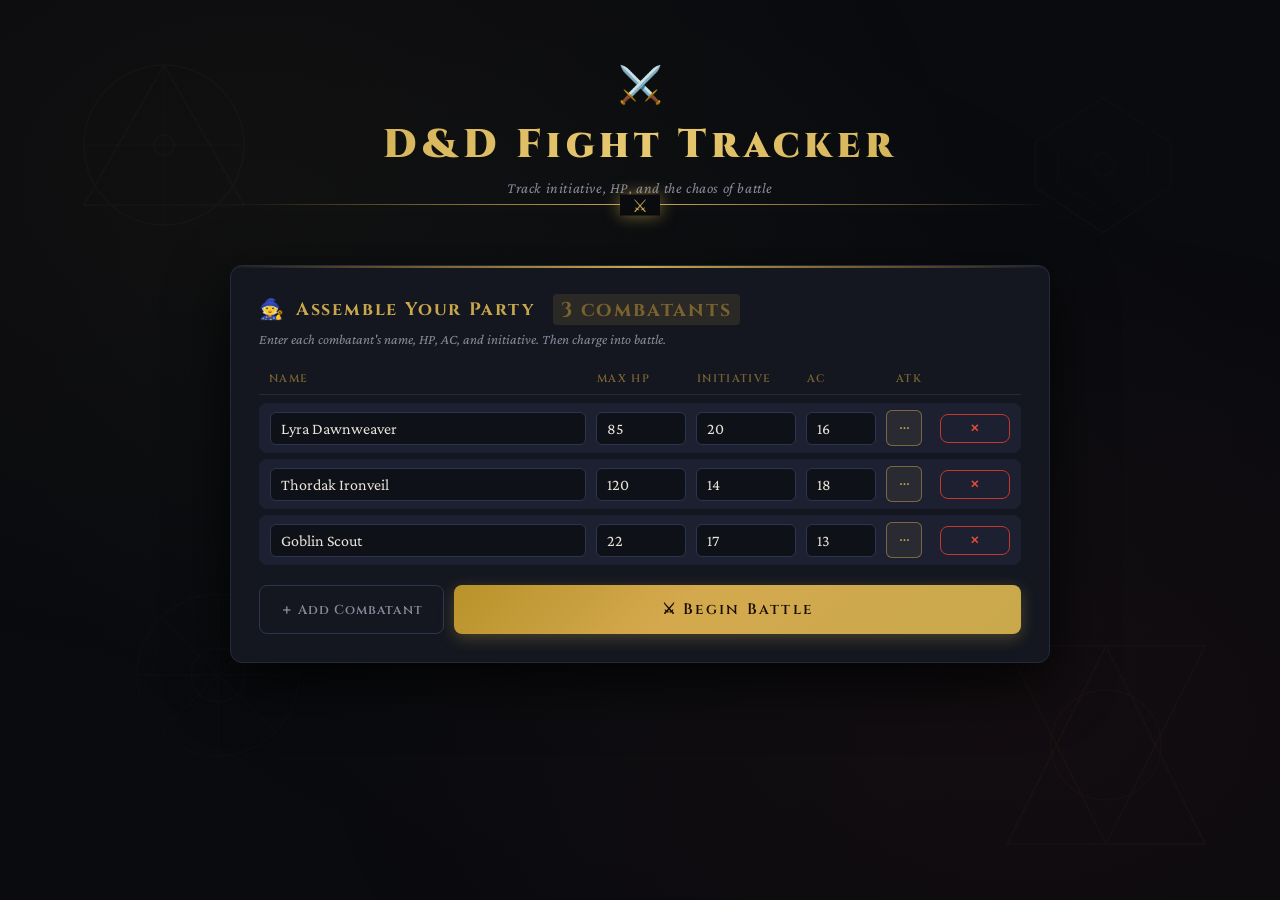
==== battle.html @ e9889ac0 "webpage structure" ====
<!DOCTYPE html>
<html lang="en">
<head>
<meta charset="UTF-8">
<meta name="viewport" content="width=device-width, initial-scale=1.0">
<title>D&D Fight Tracker — Battle</title>
<link rel="preconnect" href="https://fonts.googleapis.com">
<link href="https://fonts.googleapis.com/css2?family=Cinzel:wght@400;600;700;900&family=Crimson+Pro:ital,wght@0,300;0,400;0,600;1,300;1,400&display=swap" rel="stylesheet">
<link rel="stylesheet" href="css/common.css">
<link rel="stylesheet" href="css/battle.css">
</head>
<body>

<div class="rune-bg">
  <svg viewBox="0 0 200 200" xmlns="http://www.w3.org/2000/svg">
    <circle cx="100" cy="100" r="80" fill="none" stroke="#c9a84c" stroke-width="1.5"/>
    <polygon points="100,20 180,160 20,160" fill="none" stroke="#c9a84c" stroke-width="1.5"/>
    <circle cx="100" cy="100" r="10" fill="none" stroke="#c9a84c" stroke-width="1.5"/>
    <line x1="100" y1="20" x2="100" y2="180" stroke="#c9a84c" stroke-width="0.8"/>
    <line x1="20" y1="100" x2="180" y2="100" stroke="#c9a84c" stroke-width="0.8"/>
  </svg>
  <svg viewBox="0 0 200 200" xmlns="http://www.w3.org/2000/svg">
    <polygon points="100,10 190,70 190,130 100,190 10,130 10,70" fill="none" stroke="#c9a84c" stroke-width="1.5"/>
    <polygon points="100,40 160,78 160,122 100,160 40,122 40,78" fill="none" stroke="#c9a84c" stroke-width="1"/>
    <circle cx="100" cy="100" r="15" fill="none" stroke="#c9a84c" stroke-width="1.5"/>
  </svg>
  <svg viewBox="0 0 200 200" xmlns="http://www.w3.org/2000/svg">
    <circle cx="100" cy="100" r="90" fill="none" stroke="#c9a84c" stroke-width="1"/>
    <line x1="10" y1="100" x2="190" y2="100" stroke="#c9a84c" stroke-width="1"/>
    <line x1="100" y1="10" x2="100" y2="190" stroke="#c9a84c" stroke-width="1"/>
    <line x1="37" y1="37" x2="163" y2="163" stroke="#c9a84c" stroke-width="1"/>
    <line x1="163" y1="37" x2="37" y2="163" stroke="#c9a84c" stroke-width="1"/>
    <circle cx="100" cy="100" r="30" fill="none" stroke="#c9a84c" stroke-width="1"/>
  </svg>
  <svg viewBox="0 0 200 200" xmlns="http://www.w3.org/2000/svg">
    <polygon points="100,10 190,190 10,190" fill="none" stroke="#c9a84c" stroke-width="1.5"/>
    <polygon points="100,190 10,10 190,10" fill="none" stroke="#c9a84c" stroke-width="1.5"/>
    <circle cx="100" cy="100" r="50" fill="none" stroke="#c9a84c" stroke-width="1"/>
  </svg>
</div>

<div id="app">
  <header class="app-header">
    <span class="sigil">⚔️</span>
    <h1>D&D Fight Tracker</h1>
    <p>Battle in progress</p>
    <div class="divider"></div>
  </header>

  <div class="panel battle-panel">
    <div class="panel-title"><span>🎲</span> Battle in Progress</div>

    <div class="turn-bar" id="turn-bar">
      <div>
        <div class="turn-label">Current Turn</div>
        <div class="turn-name" id="turn-name">—</div>
      </div>
      <div class="turn-round" id="turn-round">Round 1</div>
    </div>

    <div class="init-hint">Initiative Order</div>
    <div class="initiative-track" id="initiative-track"></div>

    <div class="fight-calc-attack-row">
      <div id="hp-calc-section"></div>
      <div id="attack-panel-section"></div>
    </div>

    <div class="combat-log">
      <div class="log-title">📜 Combat Log</div>
      <div id="combat-log-entries"></div>
    </div>

    <div class="fight-actions">
      <button class="next-turn-btn" onclick="nextTurn()">
        ⏩ Next Turn
      </button>
      <button class="btn btn-ghost" onclick="endFight()">
        🏳 End Battle
      </button>
    </div>
  </div>
</div>

<div class="toast" id="toast"></div>

<script src="js/common.js"></script>
<script src="js/battle.js"></script>
</body>
</html>
---- css/common.css ----
/* --- DESIGN SYSTEM: Colors, Fonts, & Globals --- */
:root {
  --bg: #0a0b0f;
  --bg2: #0f1118;
  --surface: #141720;
  --surface2: #1c2030;
  --border: #252a3a;
  --border2: #2e3450;
  --gold: #c9a84c;
  --gold2: #e8c870;
  --gold-dim: #7a6230;
  --crimson: #c0392b;
  --crimson2: #e74c3c;
  --emerald: #1a6b4a;
  --emerald2: #27ae60;
  --text: #e8e4d8;
  --text-muted: #8a8a9a;
  --text-dim: #555570;
  --hp-bar: #27ae60;
  --hp-low: #f39c12;
  --hp-crit: #c0392b;
  --shadow: 0 20px 60px rgba(0,0,0,0.8);
  --glow-gold: 0 0 20px rgba(201,168,76,0.3);
  --glow-crimson: 0 0 20px rgba(192,57,43,0.4);
}

* { box-sizing: border-box; margin: 0; padding: 0; }

body {
  background: var(--bg);
  color: var(--text);
  font-family: 'Crimson Pro', Georgia, serif;
  font-size: 17px;
  min-height: 100vh;
  overflow-x: hidden;
}

body::before {
  content: '';
  position: fixed; inset: 0;
  background:
    radial-gradient(ellipse at 20% 20%, rgba(201,168,76,0.04) 0%, transparent 50%),
    radial-gradient(ellipse at 80% 80%, rgba(192,57,43,0.05) 0%, transparent 50%),
    radial-gradient(ellipse at 50% 50%, rgba(26,107,74,0.03) 0%, transparent 70%);
  pointer-events: none;
  z-index: 0;
}

.rune-bg {
  position: fixed; inset: 0;
  pointer-events: none;
  z-index: 0;
  overflow: hidden;
}

.rune-bg svg {
  position: absolute;
  opacity: 0.03;
  animation: runeFloat 20s ease-in-out infinite;
}

.rune-bg svg:nth-child(1) { top: 5%; left: 5%; width: 200px; animation-delay: 0s; }
.rune-bg svg:nth-child(2) { top: 10%; right: 8%; width: 150px; animation-delay: -7s; }
.rune-bg svg:nth-child(3) { bottom: 15%; left: 10%; width: 180px; animation-delay: -14s; }
.rune-bg svg:nth-child(4) { bottom: 5%; right: 5%; width: 220px; animation-delay: -3s; }

@keyframes runeFloat {
  0%, 100% { transform: translateY(0) rotate(0deg); opacity: 0.03; }
  50% { transform: translateY(-20px) rotate(5deg); opacity: 0.06; }
}

#app {
  position: relative;
  z-index: 1;
  max-width: 860px;
  margin: 0 auto;
  padding: 24px 20px 60px;
  min-height: 100vh;
}

.app-header {
  text-align: center;
  padding: 40px 0 32px;
  animation: fadeDown 0.6s ease both;
}

.app-header .sigil {
  font-size: 36px;
  margin-bottom: 12px;
  display: block;
  animation: sigil-pulse 3s ease-in-out infinite;
}

@keyframes sigil-pulse {
  0%, 100% { filter: drop-shadow(0 0 6px rgba(201,168,76,0.5)); }
  50% { filter: drop-shadow(0 0 18px rgba(201,168,76,0.9)); }
}

.app-header h1 {
  font-family: 'Cinzel', serif;
  font-size: clamp(24px, 5vw, 40px);
  font-weight: 900;
  letter-spacing: 0.12em;
  background: linear-gradient(135deg, var(--gold) 0%, var(--gold2) 50%, var(--gold) 100%);
  -webkit-background-clip: text;
  -webkit-text-fill-color: transparent;
  background-clip: text;
  text-shadow: none;
  margin-bottom: 8px;
}

.app-header p {
  color: var(--text-muted);
  font-style: italic;
  font-size: 15px;
  letter-spacing: 0.04em;
}

.divider {
  width: 100%;
  height: 1px;
  background: linear-gradient(90deg, transparent, var(--gold-dim), var(--gold), var(--gold-dim), transparent);
  margin: 8px 0 28px;
  position: relative;
}

.divider::after {
  content: '⚔';
  position: absolute;
  left: 50%;
  top: 50%;
  transform: translate(-50%, -50%);
  font-size: 18px;
  background: var(--bg);
  padding: 0 12px;
  color: var(--gold);
  filter: drop-shadow(0 0 8px rgba(201,168,76,0.6));
}

.panel {
  background: var(--surface);
  border: 1px solid var(--border);
  border-radius: 12px;
  padding: 28px;
  box-shadow: var(--shadow), inset 0 1px 0 rgba(255,255,255,0.04);
  position: relative;
  overflow: hidden;
}

.panel::before {
  content: '';
  position: absolute; top: 0; left: 0; right: 0;
  height: 2px;
  background: linear-gradient(90deg, transparent, var(--gold-dim), var(--gold), var(--gold-dim), transparent);
}

.panel-title {
  font-family: 'Cinzel', serif;
  font-size: 18px;
  font-weight: 700;
  color: var(--gold);
  letter-spacing: 0.1em;
  margin-bottom: 6px;
  display: flex;
  align-items: center;
  gap: 10px;
}

.panel-title span { font-size: 20px; }

.panel-sub {
  color: var(--text-muted);
  font-size: 14px;
  font-style: italic;
  margin-bottom: 24px;
}

@keyframes fadeDown {
  from { opacity: 0; transform: translateY(-20px); }
  to { opacity: 1; transform: translateY(0); }
}

@keyframes viewIn {
  from { opacity: 0; transform: translateY(16px) scale(0.98); }
  to { opacity: 1; transform: translateY(0) scale(1); }
}

input[type="text"], input[type="number"] {
  background: var(--bg2);
  border: 1px solid var(--border2);
  border-radius: 6px;
  color: var(--text);
  font-family: 'Crimson Pro', serif;
  font-size: 16px;
  padding: 7px 10px;
  width: 100%;
  transition: border-color 0.2s, box-shadow 0.2s, background 0.2s;
  outline: none;
}

input[type="text"]::placeholder, input[type="number"]::placeholder {
  color: var(--text-dim);
  font-style: italic;
}

input:focus {
  border-color: var(--gold-dim);
  box-shadow: 0 0 0 2px rgba(201,168,76,0.15);
  background: var(--surface);
}

input[type="number"] { -moz-appearance: textfield; appearance: textfield; }
input[type="number"]::-webkit-inner-spin-button,
input[type="number"]::-webkit-outer-spin-button { -webkit-appearance: none; }

.btn {
  font-family: 'Cinzel', serif;
  font-size: 13px;
  font-weight: 600;
  letter-spacing: 0.08em;
  border: none;
  border-radius: 8px;
  padding: 10px 20px;
  cursor: pointer;
  transition: transform 0.15s, box-shadow 0.15s, filter 0.15s;
  position: relative;
  overflow: hidden;
  white-space: nowrap;
}

.btn::after {
  content: '';
  position: absolute; inset: 0;
  background: rgba(255,255,255,0);
  transition: background 0.15s;
}

.btn:hover::after { background: rgba(255,255,255,0.06); }
.btn:active { transform: scale(0.97); }

.btn-gold {
  background: linear-gradient(135deg, #b8922a 0%, #d4a94e 40%, #c9a84c 100%);
  color: #1a0f00;
  box-shadow: 0 4px 16px rgba(201,168,76,0.3);
}

.btn-gold:hover {
  box-shadow: 0 6px 24px rgba(201,168,76,0.5);
  transform: translateY(-1px);
}

.btn-ghost {
  background: transparent;
  color: var(--text-muted);
  border: 1px solid var(--border2);
}

.btn-ghost:hover {
  color: var(--text);
  border-color: var(--gold-dim);
}

.btn-crimson {
  background: transparent;
  color: var(--crimson2);
  border: 1px solid var(--crimson);
  font-size: 12px;
  padding: 7px 14px;
}

.btn-crimson:hover {
  background: rgba(192,57,43,0.12);
  box-shadow: 0 0 12px rgba(192,57,43,0.2);
}

.btn-sm {
  font-size: 11px;
  padding: 6px 12px;
  letter-spacing: 0.06em;
}

.btn-wide {
  width: 100%;
  text-align: center;
  padding: 14px;
  font-size: 15px;
  letter-spacing: 0.15em;
}

.btn-row {
  display: flex;
  gap: 10px;
  margin-top: 20px;
  flex-wrap: wrap;
}

.char-count-badge {
  font-family: 'Cinzel', serif;
  font-size: 11px;
  background: rgba(201,168,76,0.12);
  color: var(--gold-dim);
  border-radius: 4px;
  padding: 2px 8px;
  margin-left: 8px;
  vertical-align: middle;
}

.toast {
  position: fixed;
  bottom: 30px;
  left: 50%;
  transform: translateX(-50%) translateY(80px);
  background: var(--surface2);
  border: 1px solid var(--border2);
  border-radius: 8px;
  padding: 10px 24px;
  font-family: 'Crimson Pro', serif;
  font-size: 15px;
  color: var(--text);
  z-index: 999;
  transition: transform 0.4s cubic-bezier(0.22,1,0.36,1), opacity 0.4s;
  opacity: 0;
  pointer-events: none;
  box-shadow: 0 10px 40px rgba(0,0,0,0.6);
}

.toast.show {
  transform: translateX(-50%) translateY(0);
  opacity: 1;
}

.toast.error { border-color: var(--crimson); color: var(--crimson2); }
.toast.success { border-color: var(--gold-dim); color: var(--gold); }
---- css/battle.css ----
.battle-panel {
  background: #1a1f2f;
  border-color: #3a4260;
  box-shadow: 0 20px 60px rgba(0,0,0,0.72), inset 0 1px 0 rgba(255,255,255,0.07);
}

.init-hint {
  font-family: 'Cinzel', serif;
  font-size: 11px;
  color: var(--text-dim);
  letter-spacing: 0.1em;
  text-transform: uppercase;
  margin-bottom: 8px;
}

.initiative-track {
  display: flex;
  gap: 10px;
  overflow-x: auto;
  padding: 6px 2px 14px;
  scrollbar-width: thin;
  scrollbar-color: var(--border2) transparent;
}

.init-card {
  flex-shrink: 0;
  background: #22283a;
  border: 2px solid #455074;
  border-radius: 10px;
  padding: 12px 16px;
  cursor: pointer;
  transition: all 0.25s cubic-bezier(0.22, 1, 0.36, 1);
  text-align: center;
  min-width: 100px;
  position: relative;
  overflow: hidden;
  animation: cardSlideIn 0.4s cubic-bezier(0.22, 1, 0.36, 1) both;
}

.init-card:nth-child(1) { animation-delay: 0s; }
.init-card:nth-child(2) { animation-delay: 0.06s; }
.init-card:nth-child(3) { animation-delay: 0.12s; }
.init-card:nth-child(4) { animation-delay: 0.18s; }
.init-card:nth-child(5) { animation-delay: 0.24s; }
.init-card:nth-child(6) { animation-delay: 0.30s; }
.init-card:nth-child(7) { animation-delay: 0.36s; }

@keyframes cardSlideIn {
  from { opacity: 0; transform: translateY(20px) scale(0.9); }
  to { opacity: 1; transform: translateY(0) scale(1); }
}

.init-card::before {
  content: '';
  position: absolute; inset: 0;
  background: linear-gradient(135deg, rgba(201,168,76,0) 0%, rgba(201,168,76,0) 100%);
  transition: background 0.25s;
}

.init-card:hover {
  border-color: var(--gold-dim);
  transform: translateY(-3px);
  box-shadow: 0 8px 24px rgba(0,0,0,0.4), 0 0 0 1px var(--gold-dim);
}

.init-card.selected {
  border-color: var(--gold);
  background: linear-gradient(135deg, rgba(232,200,112,0.18) 0%, rgba(232,200,112,0.08) 100%);
  box-shadow: 0 0 26px rgba(232,200,112,0.32), 0 8px 30px rgba(0,0,0,0.45);
}

.init-card.dead {
  opacity: 0.4;
  filter: grayscale(0.8);
  border-style: dashed;
}

.init-card.dead .card-name { text-decoration: line-through; }

.init-badge {
  display: inline-block;
  font-family: 'Cinzel', serif;
  font-size: 11px;
  font-weight: 600;
  padding: 2px 8px;
  border-radius: 10px;
  margin-bottom: 8px;
  background: rgba(201,168,76,0.12);
  color: var(--gold-dim);
  letter-spacing: 0.08em;
}

.init-card.selected .init-badge {
  background: rgba(201,168,76,0.25);
  color: var(--gold);
}

.init-card.first-init .init-badge {
  background: rgba(201,168,76,0.3);
  color: var(--gold2);
  animation: badge-pulse 2s ease-in-out infinite;
}

@keyframes badge-pulse {
  0%, 100% { box-shadow: 0 0 0 0 rgba(201,168,76,0.4); }
  50% { box-shadow: 0 0 0 4px rgba(201,168,76,0); }
}

.card-name {
  font-family: 'Cinzel', serif;
  font-size: 13px;
  font-weight: 700;
  color: #f0ebdd;
  letter-spacing: 0.04em;
  margin-bottom: 10px;
  word-break: break-word;
}

.hp-mini-bar {
  height: 4px;
  background: var(--bg);
  border-radius: 3px;
  overflow: hidden;
  margin-top: 4px;
  position: relative;
}

.hp-mini-base {
  height: 100%;
  border-radius: 3px;
  transition: width 0.5s cubic-bezier(0.22, 1, 0.36, 1), background-color 0.5s;
}

.hp-mini-temp {
  position: absolute;
  top: 0;
  height: 100%;
  pointer-events: none;
  background: linear-gradient(90deg, rgba(100, 185, 220, 0.92), rgba(126, 200, 227, 0.98));
  box-shadow: 0 0 8px rgba(126, 200, 227, 0.35);
  transition: left 0.5s cubic-bezier(0.22, 1, 0.36, 1), width 0.5s cubic-bezier(0.22, 1, 0.36, 1);
}

.hp-mini-text {
  font-size: 12px;
  color: #b8bfd6;
  margin-top: 4px;
}

.hp-mini-text b { color: #f0ebdd; }

.hp-mini-ac {
  margin-top: 3px;
  font-family: 'Cinzel', serif;
  font-size: 10px;
  color: #b8bfd6;
  letter-spacing: 0.08em;
}

.turn-bar {
  display: flex;
  align-items: center;
  gap: 12px;
  background: #22283a;
  border: 1px solid #455074;
  border-radius: 10px;
  padding: 10px 16px;
  margin-bottom: 20px;
}

.turn-label {
  font-family: 'Cinzel', serif;
  font-size: 11px;
  font-weight: 600;
  color: #b8bfd6;
  text-transform: uppercase;
  letter-spacing: 0.12em;
}

.turn-name {
  font-family: 'Cinzel', serif;
  font-size: 15px;
  font-weight: 700;
  color: var(--gold2);
  text-shadow: 0 0 12px rgba(232,200,112,0.5);
}

.turn-round {
  margin-left: auto;
  font-family: 'Cinzel', serif;
  font-size: 12px;
  color: var(--text-dim);
  letter-spacing: 0.08em;
}

.fight-calc-attack-row {
  display: flex;
  gap: 16px;
  align-items: stretch;
  margin-top: 20px;
  flex-wrap: wrap;
}

.fight-calc-attack-row #hp-calc-section,
.fight-calc-attack-row #attack-panel-section {
  display: flex;
  flex-direction: column;
  min-width: 0;
}

.fight-calc-attack-row #hp-calc-section { flex: 1 1 340px; }
.fight-calc-attack-row #attack-panel-section { flex: 0 1 340px; max-width: 420px; }

.fight-calc-attack-row #hp-calc-section:empty,
.fight-calc-attack-row #attack-panel-section:empty { display: none; }

.fight-calc-attack-row .hp-calc-panel,
.fight-calc-attack-row .attack-panel {
  margin-top: 0;
  flex: 1;
  min-height: 100%;
}

.hp-calc-panel {
  background: #22283a;
  border: 1px solid #455074;
  border-radius: 10px;
  padding: 20px;
  margin-top: 20px;
  position: relative;
  overflow: hidden;
  animation: panelExpand 0.4s cubic-bezier(0.22, 1, 0.36, 1) both;
}

@keyframes panelExpand {
  from { opacity: 0; transform: scaleY(0.92); transform-origin: top; }
  to { opacity: 1; transform: scaleY(1); }
}

.hp-calc-panel::before {
  content: '';
  position: absolute; top: 0; left: 0; right: 0; height: 2px;
  background: linear-gradient(90deg, transparent, var(--crimson), transparent);
}

.hp-calc-header {
  font-family: 'Cinzel', serif;
  font-size: 14px;
  font-weight: 700;
  color: var(--gold);
  margin-bottom: 16px;
  display: flex;
  align-items: center;
  gap: 8px;
}

.selected-char-name {
  color: var(--gold2);
  font-style: italic;
}

.hp-display-row {
  display: grid;
  grid-template-columns: 1fr 1fr 1fr;
  gap: 12px;
  margin-bottom: 20px;
}

.hp-stat {
  background: var(--bg2);
  border: 1px solid var(--border);
  border-radius: 8px;
  padding: 12px;
  text-align: center;
}

.hp-stat-label {
  font-family: 'Cinzel', serif;
  font-size: 10px;
  font-weight: 600;
  color: var(--text-dim);
  text-transform: uppercase;
  letter-spacing: 0.1em;
  margin-bottom: 6px;
}

.hp-stat-value {
  font-family: 'Cinzel', serif;
  font-size: 22px;
  font-weight: 700;
  transition: color 0.4s, text-shadow 0.4s;
}

.hp-stat-value.full { color: var(--emerald2); text-shadow: 0 0 12px rgba(39,174,96,0.4); }
.hp-stat-value.mid { color: var(--hp-low); text-shadow: 0 0 12px rgba(243,156,18,0.4); }
.hp-stat-value.low { color: var(--crimson2); text-shadow: 0 0 12px rgba(231,76,60,0.4); }
.hp-stat-value.dead { color: var(--text-dim); text-shadow: none; }
.hp-stat-value.time { color: #7ec8e3; text-shadow: 0 0 12px rgba(126,200,227,0.4); }

.hp-bar-full {
  height: 12px;
  background: var(--bg);
  border-radius: 6px;
  overflow: hidden;
  margin: 0 0 20px;
  border: 1px solid var(--border);
  position: relative;
}

.hp-bar-full-fill {
  height: 100%;
  border-radius: 6px;
  transition: width 0.6s cubic-bezier(0.22, 1, 0.36, 1), background 0.5s;
  position: relative;
  overflow: hidden;
}

.hp-bar-full-fill::after {
  content: '';
  position: absolute; top: 0; left: -100%;
  width: 60%;
  height: 100%;
  background: linear-gradient(90deg, transparent, rgba(255,255,255,0.3), transparent);
  animation: shimmer 2s linear infinite;
}

@keyframes shimmer {
  from { left: -60%; }
  to { left: 140%; }
}

.hp-time-fill {
  height: 100%;
  background: rgba(126,200,227,0.4);
  position: absolute; top: 0;
  transition: width 0.6s cubic-bezier(0.22, 1, 0.36, 1);
  border-radius: 0 6px 6px 0;
}

.calc-input-row {
  display: flex;
  gap: 10px;
  align-items: center;
  margin-bottom: 14px;
}

.calc-input-row label {
  font-family: 'Cinzel', serif;
  font-size: 12px;
  color: var(--text-muted);
  letter-spacing: 0.06em;
  white-space: nowrap;
}

.calc-input-row input {
  max-width: 120px;
  text-align: center;
  font-size: 20px;
  font-weight: 300;
}

.calc-actions {
  display: grid;
  grid-template-columns: 1fr 1fr 1fr;
  gap: 10px;
}

.calc-action-btn {
  font-family: 'Cinzel', serif;
  font-size: 12px;
  font-weight: 600;
  letter-spacing: 0.06em;
  border-radius: 8px;
  padding: 12px 8px;
  cursor: pointer;
  transition: all 0.2s;
  border: 2px solid;
  text-align: center;
  position: relative;
  overflow: hidden;
}

.calc-action-btn::after {
  content: '';
  position: absolute; inset: 0;
  background: rgba(255,255,255,0);
  transition: background 0.15s;
}

.calc-action-btn:hover::after { background: rgba(255,255,255,0.06); }
.calc-action-btn:active { transform: scale(0.96); }

.btn-damage {
  background: rgba(192,57,43,0.12);
  border-color: var(--crimson);
  color: var(--crimson2);
}

.btn-damage:hover {
  background: rgba(192,57,43,0.22);
  box-shadow: 0 0 16px rgba(192,57,43,0.3);
}

.btn-heal {
  background: rgba(39,174,96,0.10);
  border-color: var(--emerald2);
  color: var(--emerald2);
}

.btn-heal:hover {
  background: rgba(39,174,96,0.2);
  box-shadow: 0 0 16px rgba(39,174,96,0.3);
}

.btn-timehp {
  background: rgba(126,200,227,0.08);
  border-color: rgba(126,200,227,0.5);
  color: #7ec8e3;
}

.btn-timehp:hover {
  background: rgba(126,200,227,0.15);
  box-shadow: 0 0 16px rgba(126,200,227,0.2);
}

.calc-action-btn .btn-icon { font-size: 16px; display: block; margin-bottom: 2px; }

@keyframes damageFlash {
  0% { background: rgba(192,57,43,0.0); }
  30% { background: rgba(192,57,43,0.15); }
  100% { background: rgba(192,57,43,0.0); }
}

@keyframes healFlash {
  0% { background: rgba(39,174,96,0.0); }
  30% { background: rgba(39,174,96,0.15); }
  100% { background: rgba(39,174,96,0.0); }
}

.flash-damage { animation: damageFlash 0.5s ease; }
.flash-heal { animation: healFlash 0.5s ease; }

.float-number {
  position: absolute;
  font-family: 'Cinzel', serif;
  font-weight: 700;
  font-size: 18px;
  pointer-events: none;
  z-index: 100;
  animation: floatUp 1.2s ease forwards;
}

@keyframes floatUp {
  0% { opacity: 1; transform: translateY(0) scale(1.2); }
  100% { opacity: 0; transform: translateY(-50px) scale(0.8); }
}

.attack-panel {
  background: #22283a;
  border: 1px solid #455074;
  border-radius: 10px;
  padding: 18px 20px;
  margin-top: 16px;
  position: relative;
  overflow: hidden;
  animation: panelExpand 0.35s cubic-bezier(0.22,1,0.36,1) both;
}

.attack-panel::before {
  content: '';
  position: absolute; top: 0; left: 0; right: 0; height: 2px;
  background: linear-gradient(90deg, transparent, var(--gold-dim), transparent);
}

.attack-panel-title {
  font-family: 'Cinzel', serif;
  font-size: 13px;
  font-weight: 700;
  color: var(--gold);
  margin-bottom: 14px;
  letter-spacing: 0.08em;
}

.attack-btn-list {
  display: flex;
  flex-wrap: wrap;
  gap: 10px;
}

.attack-use-btn {
  background: rgba(201,168,76,0.07);
  border: 1px solid var(--gold-dim);
  border-radius: 8px;
  color: var(--gold);
  font-family: 'Cinzel', serif;
  font-size: 12px;
  font-weight: 600;
  letter-spacing: 0.06em;
  padding: 10px 16px;
  cursor: pointer;
  transition: all 0.2s;
  display: flex;
  flex-direction: column;
  align-items: center;
  gap: 3px;
  min-width: 100px;
}

.attack-use-btn:hover {
  background: rgba(201,168,76,0.15);
  box-shadow: 0 0 14px rgba(201,168,76,0.25);
  transform: translateY(-1px);
}

.attack-use-btn:active { transform: scale(0.97); }

.attack-use-btn .attack-dice-label {
  font-size: 16px;
  color: var(--gold2);
}

.roll-result {
  display: flex;
  align-items: center;
  gap: 14px;
  margin-top: 14px;
  background: rgba(201,168,76,0.06);
  border: 1px solid rgba(201,168,76,0.2);
  border-radius: 8px;
  padding: 12px 16px;
  animation: viewIn 0.4s cubic-bezier(0.22,1,0.36,1) both;
}

.roll-total {
  font-family: 'Cinzel', serif;
  font-size: 36px;
  font-weight: 900;
  color: var(--gold2);
  text-shadow: 0 0 20px rgba(232,200,112,0.5);
  line-height: 1;
  min-width: 60px;
  text-align: center;
  animation: rollPop 0.5s cubic-bezier(0.22,1,0.36,1) both;
}

@keyframes rollPop {
  0% { transform: scale(0.6); opacity: 0; }
  60% { transform: scale(1.1); }
  100% { transform: scale(1); opacity: 1; }
}

.roll-breakdown {
  font-family: 'Crimson Pro', serif;
  font-size: 14px;
  color: var(--text-muted);
  font-style: italic;
  line-height: 1.6;
}

.roll-breakdown strong { color: var(--text); font-style: normal; }

.combat-log {
  background: #22283a;
  border: 1px solid #455074;
  border-radius: 8px;
  padding: 12px 16px;
  max-height: 160px;
  overflow-y: auto;
  scrollbar-width: thin;
  scrollbar-color: var(--border2) transparent;
  margin-top: 20px;
  font-size: 13px;
  font-style: italic;
}

.log-title {
  font-family: 'Cinzel', serif;
  font-size: 11px;
  font-weight: 600;
  color: #b8bfd6;
  text-transform: uppercase;
  letter-spacing: 0.12em;
  margin-bottom: 8px;
  font-style: normal;
}

.log-entry {
  color: var(--text-muted);
  padding: 3px 0;
  border-bottom: 1px solid rgba(255,255,255,0.03);
  animation: logAppear 0.3s ease both;
}

@keyframes logAppear {
  from { opacity: 0; transform: translateX(-8px); }
  to { opacity: 1; transform: translateX(0); }
}

.log-entry:last-child { border-bottom: none; }
.log-entry .log-dmg { color: var(--crimson2); font-weight: 600; font-style: normal; }
.log-entry .log-heal { color: var(--emerald2); font-weight: 600; font-style: normal; }
.log-entry .log-timehp { color: #7ec8e3; font-weight: 600; font-style: normal; }
.log-entry .log-name { color: var(--text); font-style: normal; }
.log-entry .log-round { color: var(--gold-dim); font-style: normal; }

.fight-actions {
  display: flex;
  gap: 12px;
  align-items: center;
  justify-content: space-between;
  flex-wrap: wrap;
  margin-top: 20px;
  padding-top: 20px;
  border-top: 1px solid var(--border);
}

.next-turn-btn {
  background: linear-gradient(135deg, rgba(201,168,76,0.08), rgba(201,168,76,0.04));
  border: 1px solid var(--gold-dim);
  border-radius: 10px;
  padding: 12px 24px;
  color: var(--gold);
  font-family: 'Cinzel', serif;
  font-size: 13px;
  font-weight: 600;
  letter-spacing: 0.1em;
  cursor: pointer;
  transition: all 0.25s;
  display: flex;
  align-items: center;
  gap: 8px;
}

.next-turn-btn:hover {
  background: rgba(201,168,76,0.12);
  box-shadow: var(--glow-gold);
  transform: translateY(-1px);
}

.next-turn-btn:active { transform: scale(0.97); }

@media (max-width: 720px) {
  .fight-calc-attack-row { flex-direction: column; }
  .fight-calc-attack-row #attack-panel-section {
    flex: 1 1 auto;
    max-width: none;
  }
}
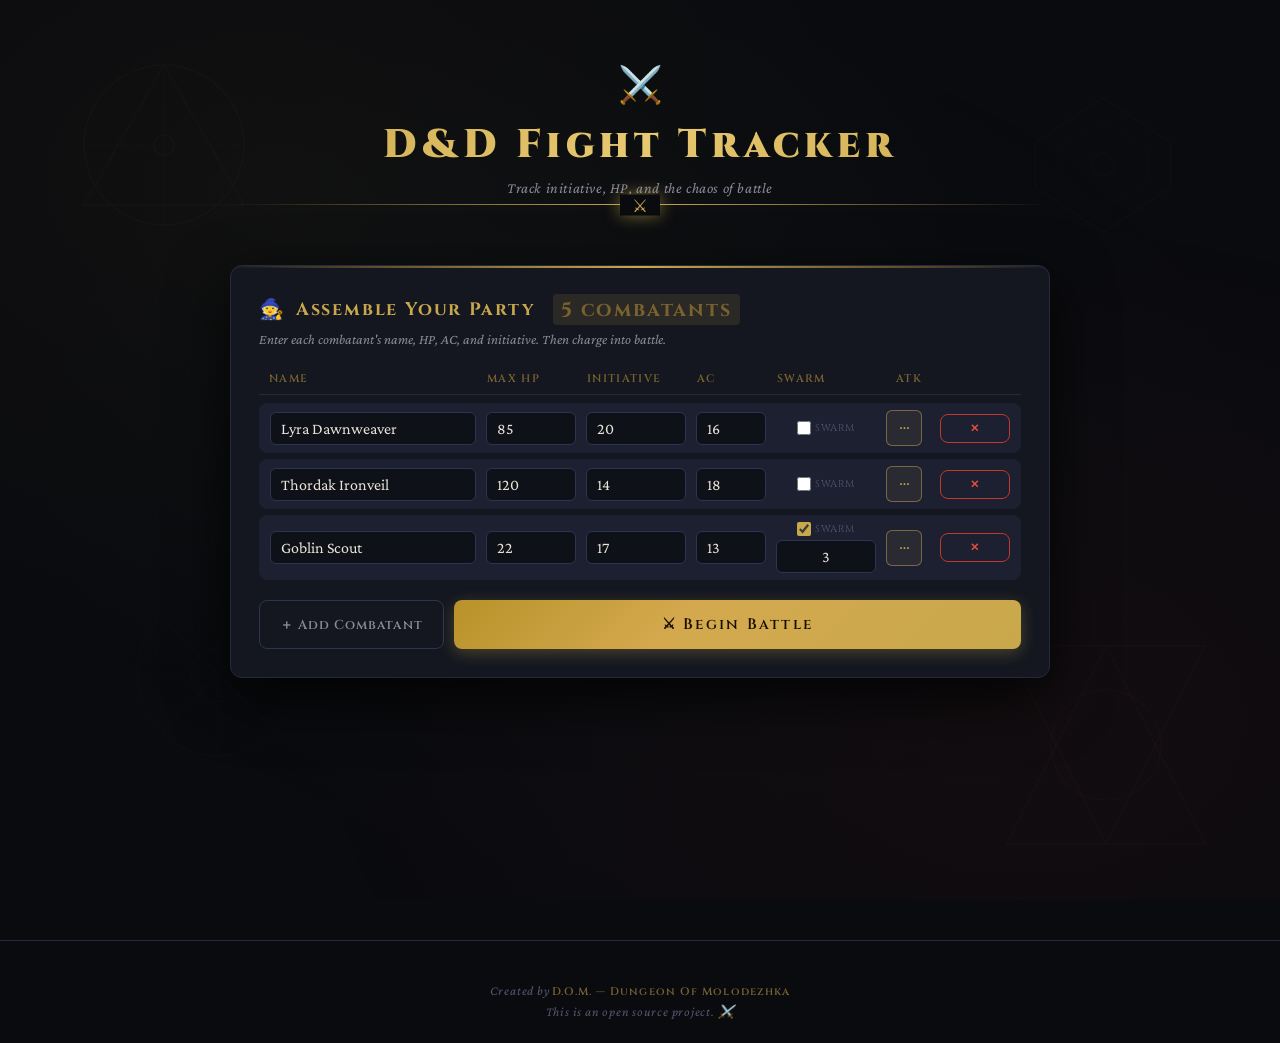
==== commit aa3d3ed9: "Adds swarm combatants feature with UI enhancements Enables users to create and manage multiple copie" ====
--- a/battle.html
+++ b/battle.html
@@ -84,6 +84,13 @@
 
 <div class="toast" id="toast"></div>
 
+<footer class="app-footer">
+  <p>
+    Created by <span class="footer-em">D.O.M. — Dungeon Of Molodezhka</span><br>
+    This is an open source project. ⚔️
+  </p>
+</footer>
+
 <script src="js/common.js"></script>
 <script src="js/battle.js"></script>
 </body>
--- a/css/common.css
+++ b/css/common.css
@@ -137,6 +137,32 @@
   filter: drop-shadow(0 0 8px rgba(201,168,76,0.6));
 }
 
+/* --- Footer / Credits --- */
+.app-footer {
+  text-align: center;
+  padding: 40px 0 20px;
+  margin-top: 40px;
+  border-top: 1px solid var(--border);
+  position: relative;
+}
+
+.app-footer p {
+  font-size: 13px;
+  color: var(--text-dim);
+  font-style: italic;
+  letter-spacing: 0.06em;
+  line-height: 1.6;
+}
+
+.app-footer .footer-em {
+  color: var(--gold-dim);
+  font-style: normal;
+  font-family: 'Cinzel', serif;
+  font-size: 11px;
+  font-weight: 600;
+  letter-spacing: 0.1em;
+}
+
 .panel {
   background: var(--surface);
   border: 1px solid var(--border);
--- a/css/battle.css
+++ b/css/battle.css
@@ -259,6 +259,32 @@
   font-style: italic;
 }
 
+.swarm-picker-row {
+  display: flex;
+  align-items: center;
+  gap: 10px;
+  margin-bottom: 16px;
+  padding: 10px 12px;
+  background: rgba(201,168,76,0.06);
+  border: 1px solid rgba(201,168,76,0.2);
+  border-radius: 8px;
+}
+
+.swarm-picker-row label {
+  font-family: 'Cinzel', serif;
+  font-size: 11px;
+  font-weight: 600;
+  color: var(--gold-dim);
+  text-transform: uppercase;
+  letter-spacing: 0.08em;
+  white-space: nowrap;
+}
+
+.swarm-picker-row select {
+  flex: 1;
+  min-width: 0;
+}
+
 .hp-display-row {
   display: grid;
   grid-template-columns: 1fr 1fr 1fr;
